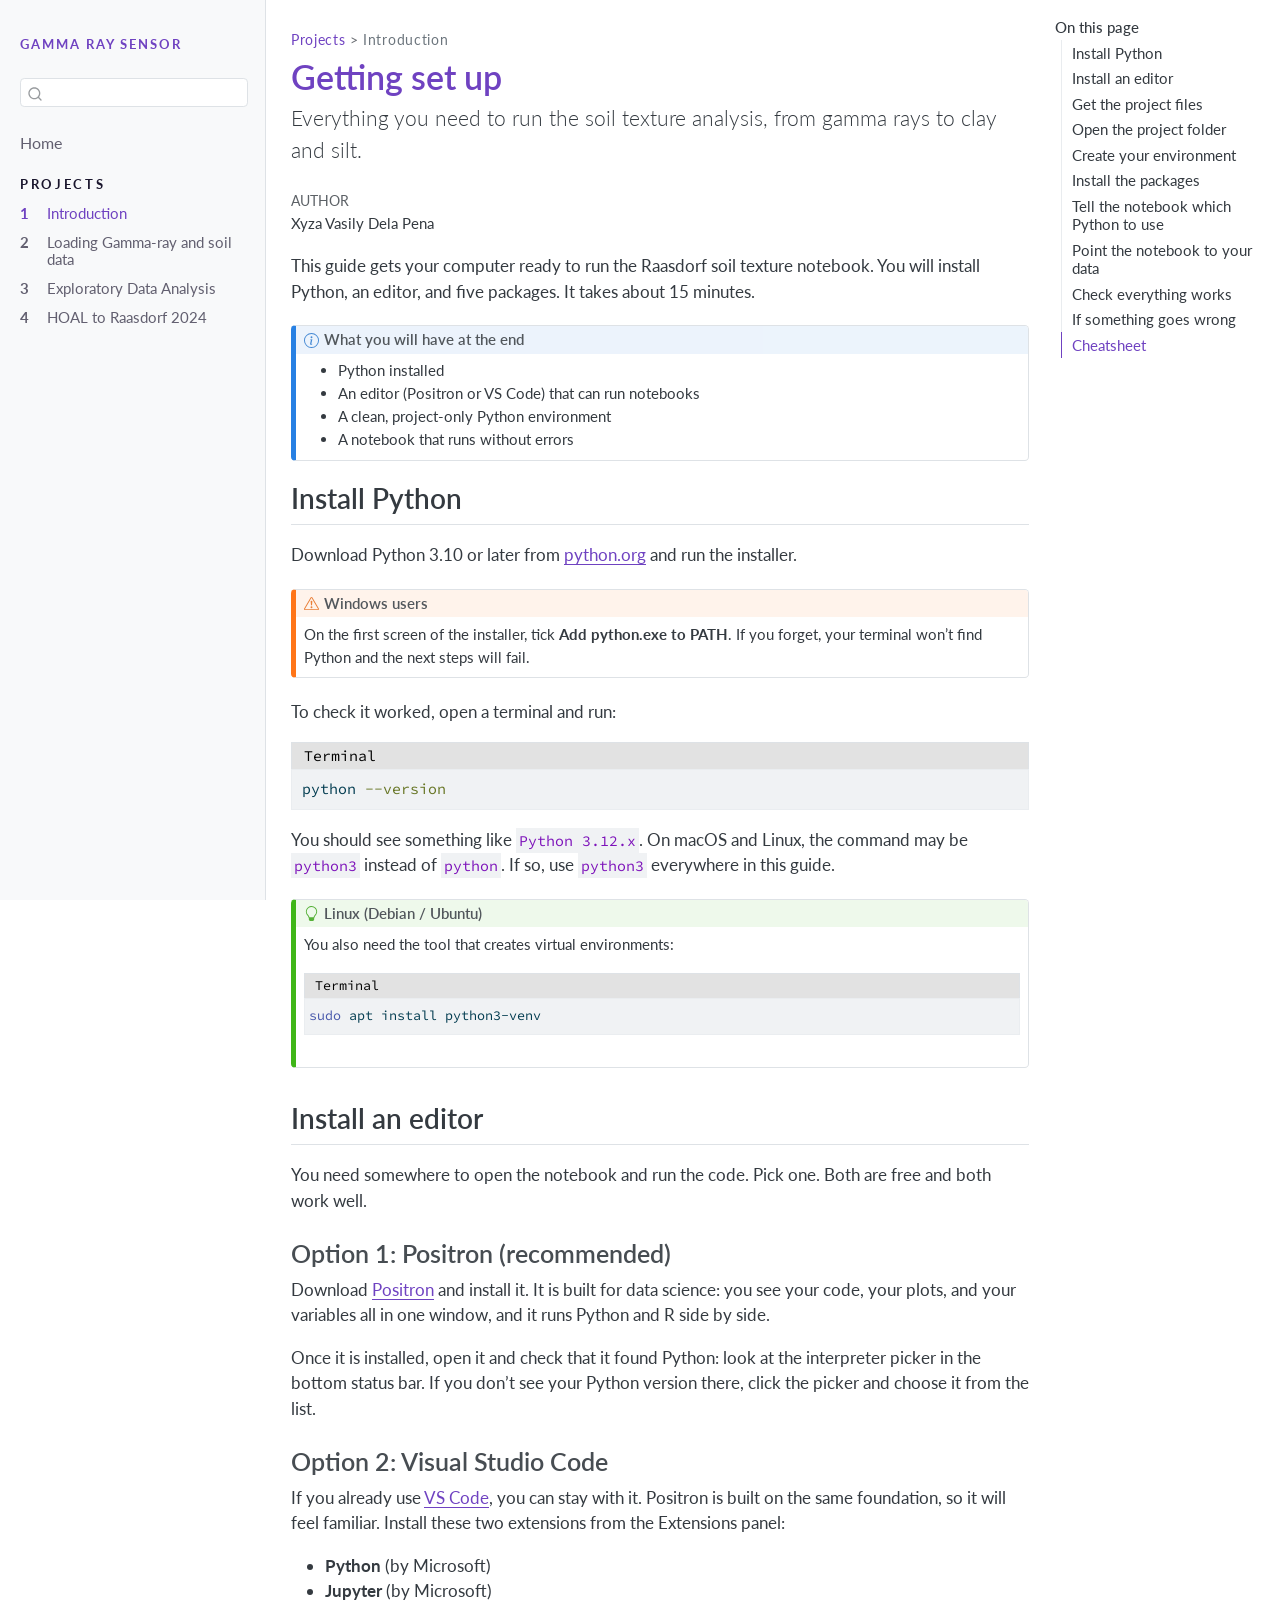
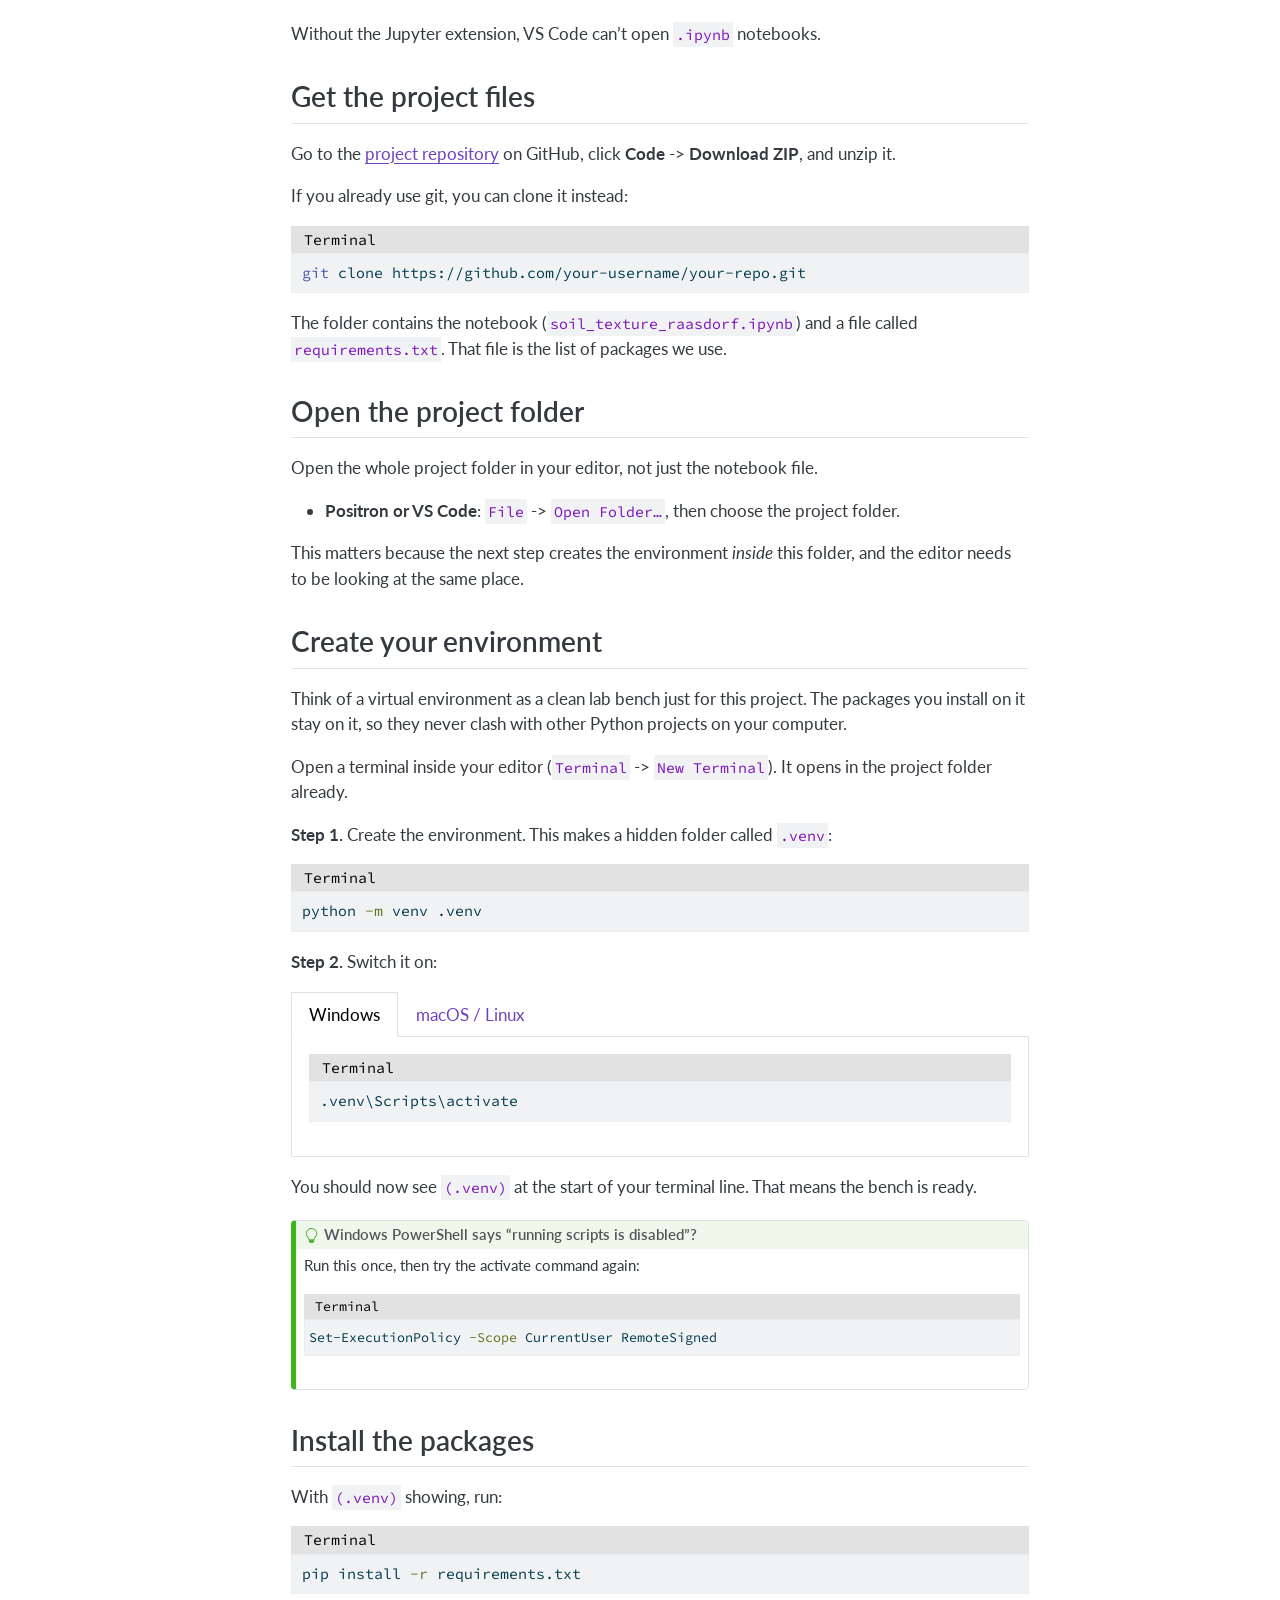
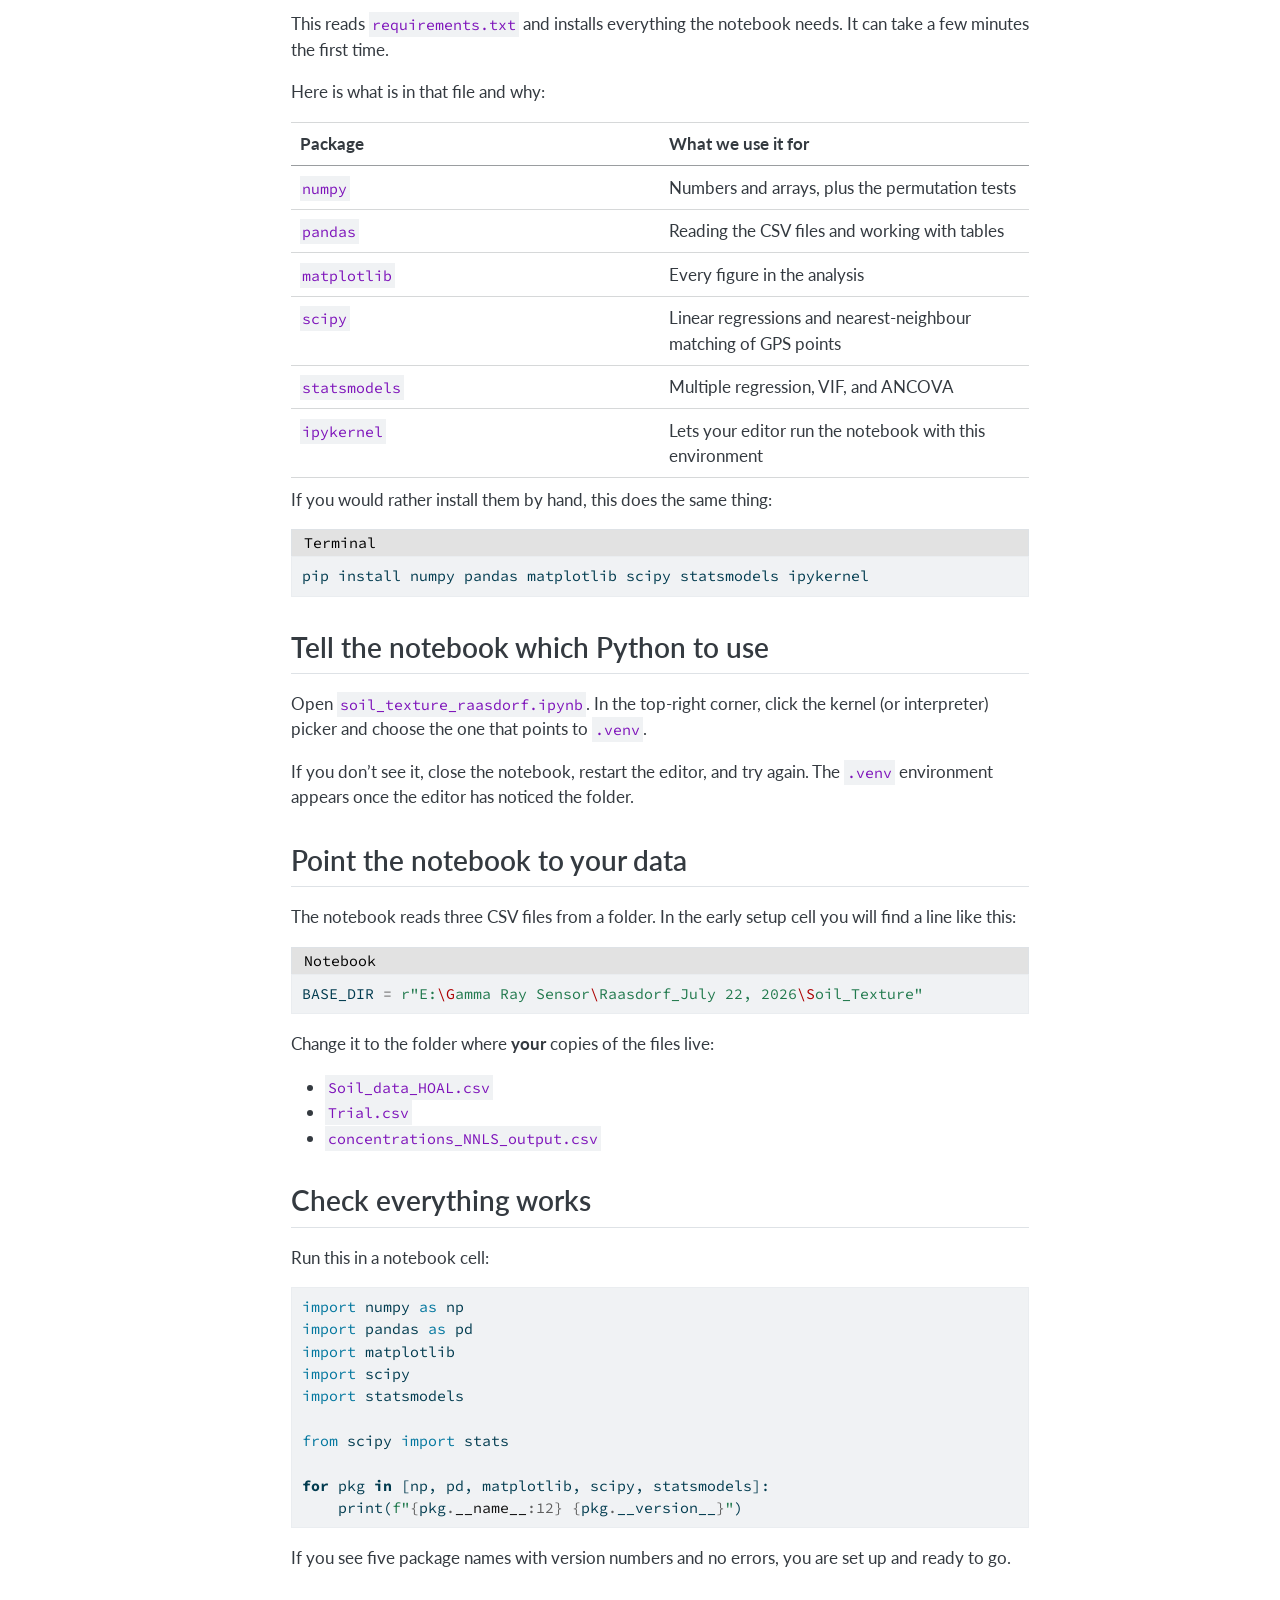
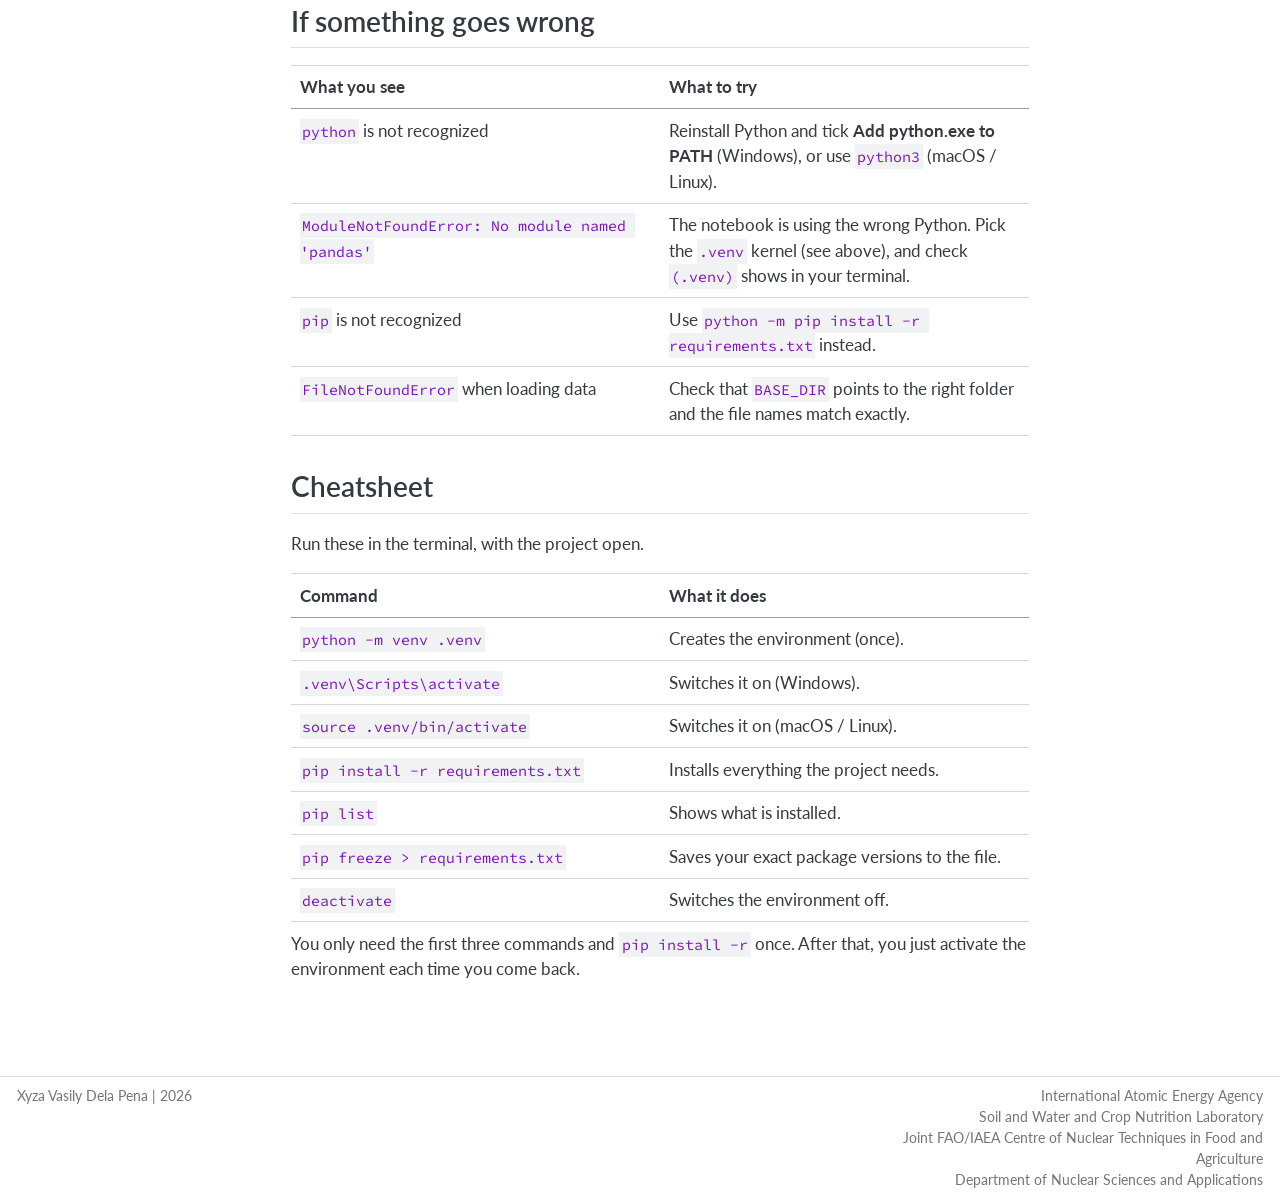
==== 0-introduction.html @ c85a0ca1 "Built site for gh-pages" ====
<!DOCTYPE html>
<html xmlns="http://www.w3.org/1999/xhtml" lang="en" xml:lang="en"><head>

<meta charset="utf-8">
<meta name="generator" content="quarto-1.10.19">

<meta name="viewport" content="width=device-width, initial-scale=1.0, user-scalable=yes">

<meta name="author" content="Xyza Vasily Dela Pena">

<title>Getting set up – Gamma ray sensor</title>
<style>
/* Default styles provided by pandoc.
** See https://pandoc.org/MANUAL.html#variables-for-html for config info.
*/
span.smallcaps{font-variant: small-caps;}
div.columns{display: flex; gap: 1.5em;}
div.column{flex: auto;}
@media screen {
div.columns{gap: min(4vw, 1.5em);}
div.column{overflow-x: auto;}
}
div.hanging-indent{margin-left: 1.5em; text-indent: -1.5em;}
ul.task-list{list-style: none;}
ul.task-list li input[type="checkbox"] {
  width: 0.8em;
  margin: 0 0.8em 0.2em -1em; /* quarto-specific, see https://github.com/quarto-dev/quarto-cli/issues/4556 */ 
  vertical-align: middle;
}
/* CSS for syntax highlighting */
html { -webkit-text-size-adjust: 100%; }
pre > code.sourceCode { white-space: pre; position: relative; }
pre > code.sourceCode > span { display: inline-block; line-height: 1.25; }
pre > code.sourceCode > span:empty { height: 1.2em; }
.sourceCode { overflow: visible; }
code.sourceCode > span { color: inherit; text-decoration: inherit; }
div.sourceCode { margin: 1em 0; }
pre.sourceCode { margin: 0; }
@media screen {
div.sourceCode { overflow: auto; }
}
@media print {
pre > code.sourceCode { white-space: pre-wrap; }
pre > code.sourceCode > span { text-indent: -5em; padding-left: 5em; }
}
pre.numberSource code
  { counter-reset: source-line 0; }
pre.numberSource code > span
  { position: relative; left: -4em; counter-increment: source-line; }
pre.numberSource code > span > a:first-child::before
  { content: counter(source-line);
    position: relative; left: -1em; text-align: right; vertical-align: baseline;
    border: none; display: inline-block;
    -webkit-touch-callout: none; -webkit-user-select: none;
    -khtml-user-select: none; -moz-user-select: none;
    -ms-user-select: none; user-select: none;
    padding: 0 4px; width: 4em;
  }
pre.numberSource { margin-left: 3em;  padding-left: 4px; }
div.sourceCode
  {   }
@media screen {
pre > code.sourceCode > span > a:first-child::before { text-decoration: underline; }
}
</style>


<script src="site_libs/quarto-nav/quarto-nav.js"></script>
<script src="site_libs/quarto-nav/headroom.min.js"></script>
<script src="site_libs/clipboard/clipboard.min.js"></script>
<script src="site_libs/quarto-search/autocomplete.umd.js"></script>
<script src="site_libs/quarto-search/fuse.min.js"></script>
<script src="site_libs/quarto-search/quarto-search.js"></script>
<meta name="quarto:offset" content="./">
<script src="site_libs/quarto-html/quarto.js" type="module"></script>
<script src="site_libs/quarto-html/tabsets/tabsets.js" type="module"></script>
<script src="site_libs/quarto-html/popper.min.js"></script>
<script src="site_libs/quarto-html/tippy.umd.min.js"></script>
<script src="site_libs/quarto-html/anchor.min.js"></script>
<link href="site_libs/quarto-html/tippy.css" rel="stylesheet">
<link href="site_libs/quarto-html/quarto-syntax-highlighting-ad60bf5f67a9df7c069594d77196a5af.css" rel="stylesheet" id="quarto-text-highlighting-styles">
<script src="site_libs/bootstrap/bootstrap.min.js"></script>
<link href="site_libs/bootstrap/bootstrap-icons.css" rel="stylesheet">
<link href="site_libs/bootstrap/bootstrap-6af84be1552a2ad7f5f09363ced2a707.min.css" rel="stylesheet" append-hash="true" id="quarto-bootstrap" data-mode="light">
<script id="quarto-search-options" type="application/json">{
  "location": "sidebar",
  "copy-button": false,
  "collapse-after": 3,
  "panel-placement": "start",
  "type": "textbox",
  "limit": 50,
  "keyboard-shortcut": [
    "f",
    "/",
    "s"
  ],
  "show-item-context": false,
  "language": {
    "search-no-results-text": "No results",
    "search-matching-documents-text": "matching documents",
    "search-copy-link-title": "Copy link to search",
    "search-hide-matches-text": "Hide additional matches",
    "search-more-match-text": "more match in this document",
    "search-more-matches-text": "more matches in this document",
    "search-clear-button-title": "Clear",
    "search-text-placeholder": "",
    "search-detached-cancel-button-title": "Cancel",
    "search-submit-button-title": "Submit",
    "search-label": "Search"
  }
}</script>
<link rel="preconnect" href="https://fonts.googleapis.com">
<link rel="preconnect" href="https://fonts.gstatic.com" crossorigin="">
<link href="https://fonts.googleapis.com/css2?family=Lato:ital,wght@0,300;0,400;0,700;0,900;1,400&amp;family=Source+Code+Pro&amp;display=swap" rel="stylesheet">


</head>

<body class="nav-sidebar docked quarto-light">

<div id="quarto-search-results"></div>
  <header id="quarto-header" class="headroom fixed-top">
  <nav class="quarto-secondary-nav">
    <div class="container-fluid d-flex">
      <button type="button" class="quarto-btn-toggle btn" data-bs-toggle="collapse" role="button" data-bs-target=".quarto-sidebar-collapse-item" aria-controls="quarto-sidebar" aria-expanded="false" aria-label="Toggle sidebar navigation" onclick="if (window.quartoToggleHeadroom) { window.quartoToggleHeadroom(); }">
        <i class="bi bi-layout-text-sidebar-reverse"></i>
      </button>
        <nav class="quarto-page-breadcrumbs" aria-label="breadcrumb"><ol class="breadcrumb"><li class="breadcrumb-item"><a href="./0-introduction.html">Projects</a></li><li class="breadcrumb-item"><a href="./0-introduction.html">Introduction</a></li></ol></nav>
        <a class="flex-grow-1" role="navigation" data-bs-toggle="collapse" data-bs-target=".quarto-sidebar-collapse-item" aria-controls="quarto-sidebar" aria-expanded="false" aria-label="Toggle sidebar navigation" onclick="if (window.quartoToggleHeadroom) { window.quartoToggleHeadroom(); }">      
        </a>
      <button type="button" class="btn quarto-search-button" aria-label="Search" onclick="window.quartoOpenSearch();">
        <i class="bi bi-search"></i>
      </button>
    </div>
  </nav>
</header>
<!-- content -->
<div id="quarto-content" class="quarto-container page-columns page-rows-contents page-layout-article">
<!-- sidebar -->
  <nav id="quarto-sidebar" class="sidebar collapse collapse-horizontal quarto-sidebar-collapse-item sidebar-navigation docked overflow-auto">
    <div class="pt-lg-2 mt-2 text-left sidebar-header">
    <div class="sidebar-title mb-0 py-0">
      <a href="./">GAMMA RAY SENSOR</a> 
    </div>
      </div>
        <div class="mt-2 flex-shrink-0 align-items-center">
        <div class="sidebar-search">
        <div id="quarto-search" class="" title="Search"></div>
        </div>
        </div>
    <div class="sidebar-menu-container"> 
    <ul class="list-unstyled mt-1">
        <li class="sidebar-item">
  <div class="sidebar-item-container"> 
  <a href="./index.html" class="sidebar-item-text sidebar-link">
 <span class="menu-text">Home</span></a>
  </div>
</li>
        <li class="sidebar-item sidebar-item-section">
      <div class="sidebar-item-container"> 
            <a class="sidebar-item-text sidebar-link text-start" data-bs-toggle="collapse" data-bs-target="#quarto-sidebar-section-1" role="navigation" aria-expanded="true">
 <span class="menu-text">Projects</span></a>
          <a class="sidebar-item-toggle text-start" data-bs-toggle="collapse" data-bs-target="#quarto-sidebar-section-1" role="navigation" aria-expanded="true" aria-label="Toggle section">
            <i class="bi bi-chevron-right ms-2"></i>
          </a> 
      </div>
      <ul id="quarto-sidebar-section-1" class="collapse list-unstyled sidebar-section depth1 show">  
          <li class="sidebar-item">
  <div class="sidebar-item-container"> 
  <a href="./0-introduction.html" class="sidebar-item-text sidebar-link active">
 <span class="menu-text">Introduction</span></a>
  </div>
</li>
          <li class="sidebar-item">
  <div class="sidebar-item-container"> 
  <a href="./1-Loading-gamma-ray-and-soil-data.html" class="sidebar-item-text sidebar-link">
 <span class="menu-text">Loading Gamma-ray and soil data</span></a>
  </div>
</li>
          <li class="sidebar-item">
  <div class="sidebar-item-container"> 
  <a href="./2-Exploratory-data-analysis.html" class="sidebar-item-text sidebar-link">
 <span class="menu-text">Exploratory Data Analysis</span></a>
  </div>
</li>
          <li class="sidebar-item">
  <div class="sidebar-item-container"> 
  <a href="./3-HOAL-to-raasdorf-2024.html" class="sidebar-item-text sidebar-link">
 <span class="menu-text">HOAL to Raasdorf 2024</span></a>
  </div>
</li>
      </ul>
  </li>
    </ul>
    </div>
</nav>
<div id="quarto-sidebar-glass" class="quarto-sidebar-collapse-item" data-bs-toggle="collapse" data-bs-target=".quarto-sidebar-collapse-item"></div>
<!-- margin-sidebar -->
    <div id="quarto-margin-sidebar" class="sidebar margin-sidebar">
        <nav id="TOC" role="doc-toc" class="toc-active">
    <h2 id="toc-title">On this page</h2>
   
  <ul>
  <li><a href="#install-python" id="toc-install-python" class="nav-link active" data-scroll-target="#install-python">Install Python</a></li>
  <li><a href="#install-an-editor" id="toc-install-an-editor" class="nav-link" data-scroll-target="#install-an-editor">Install an editor</a>
  <ul class="collapse">
  <li><a href="#option-1-positron-recommended" id="toc-option-1-positron-recommended" class="nav-link" data-scroll-target="#option-1-positron-recommended">Option 1: Positron (recommended)</a></li>
  <li><a href="#option-2-visual-studio-code" id="toc-option-2-visual-studio-code" class="nav-link" data-scroll-target="#option-2-visual-studio-code">Option 2: Visual Studio Code</a></li>
  </ul></li>
  <li><a href="#get-the-project-files" id="toc-get-the-project-files" class="nav-link" data-scroll-target="#get-the-project-files">Get the project files</a></li>
  <li><a href="#open-the-project-folder" id="toc-open-the-project-folder" class="nav-link" data-scroll-target="#open-the-project-folder">Open the project folder</a></li>
  <li><a href="#create-your-environment" id="toc-create-your-environment" class="nav-link" data-scroll-target="#create-your-environment">Create your environment</a></li>
  <li><a href="#install-the-packages" id="toc-install-the-packages" class="nav-link" data-scroll-target="#install-the-packages">Install the packages</a></li>
  <li><a href="#tell-the-notebook-which-python-to-use" id="toc-tell-the-notebook-which-python-to-use" class="nav-link" data-scroll-target="#tell-the-notebook-which-python-to-use">Tell the notebook which Python to use</a></li>
  <li><a href="#point-the-notebook-to-your-data" id="toc-point-the-notebook-to-your-data" class="nav-link" data-scroll-target="#point-the-notebook-to-your-data">Point the notebook to your data</a></li>
  <li><a href="#check-everything-works" id="toc-check-everything-works" class="nav-link" data-scroll-target="#check-everything-works">Check everything works</a></li>
  <li><a href="#if-something-goes-wrong" id="toc-if-something-goes-wrong" class="nav-link" data-scroll-target="#if-something-goes-wrong">If something goes wrong</a></li>
  <li><a href="#cheatsheet" id="toc-cheatsheet" class="nav-link" data-scroll-target="#cheatsheet">Cheatsheet</a></li>
  </ul>
</nav>
    </div>
<!-- main -->
<main class="content" id="quarto-document-content">

<header id="title-block-header" class="quarto-title-block default"><nav class="quarto-page-breadcrumbs quarto-title-breadcrumbs d-none d-lg-block" aria-label="breadcrumb"><ol class="breadcrumb"><li class="breadcrumb-item"><a href="./0-introduction.html">Projects</a></li><li class="breadcrumb-item"><a href="./0-introduction.html">Introduction</a></li></ol></nav>
<div class="quarto-title">
<h1 class="title">Getting set up</h1>
<p class="subtitle lead">Everything you need to run the soil texture analysis, from gamma rays to clay and silt.</p>
</div>



<div class="quarto-title-meta">

    <div>
    <div class="quarto-title-meta-heading">Author</div>
    <div class="quarto-title-meta-contents">
             <p>Xyza Vasily Dela Pena </p>
          </div>
  </div>
    
  
    
  </div>
  


</header>


<p>This guide gets your computer ready to run the Raasdorf soil texture notebook. You will install Python, an editor, and five packages. It takes about 15 minutes.</p>
<div class="callout callout-style-default callout-note callout-titled">
<div class="callout-header d-flex align-content-center">
<div class="callout-icon-container">
<i class="callout-icon"></i>
</div>
<div class="callout-title-container flex-fill">
<span class="screen-reader-only">Note</span>What you will have at the end
</div>
</div>
<div class="callout-body-container callout-body">
<ul>
<li>Python installed</li>
<li>An editor (Positron or VS Code) that can run notebooks</li>
<li>A clean, project-only Python environment</li>
<li>A notebook that runs without errors</li>
</ul>
</div>
</div>
<section id="install-python" class="level2">
<h2 class="anchored" data-anchor-id="install-python">Install Python</h2>
<p>Download Python 3.10 or later from <a href="https://www.python.org/downloads/">python.org</a> and run the installer.</p>
<div class="callout callout-style-default callout-warning callout-titled">
<div class="callout-header d-flex align-content-center">
<div class="callout-icon-container">
<i class="callout-icon"></i>
</div>
<div class="callout-title-container flex-fill">
<span class="screen-reader-only">Warning</span>Windows users
</div>
</div>
<div class="callout-body-container callout-body">
<p>On the first screen of the installer, tick <strong>Add python.exe to PATH</strong>. If you forget, your terminal won’t find Python and the next steps will fail.</p>
</div>
</div>
<p>To check it worked, open a terminal and run:</p>
<div class="code-with-filename">
<div class="code-with-filename-file">
<pre><strong>Terminal</strong></pre>
</div>
<div class="code-copy-outer-scaffold"><div class="sourceCode" id="cb1" data-filename="Terminal"><pre class="sourceCode bash code-with-copy"><code class="sourceCode bash"><span id="cb1-1"><a href="#cb1-1" aria-hidden="true" tabindex="-1"></a><span class="ex">python</span> <span class="at">--version</span></span></code></pre></div><button title="Copy to Clipboard" class="code-copy-button"><i class="bi"></i></button></div>
</div>
<p>You should see something like <code>Python 3.12.x</code>. On macOS and Linux, the command may be <code>python3</code> instead of <code>python</code>. If so, use <code>python3</code> everywhere in this guide.</p>
<div class="callout callout-style-default callout-tip callout-titled">
<div class="callout-header d-flex align-content-center">
<div class="callout-icon-container">
<i class="callout-icon"></i>
</div>
<div class="callout-title-container flex-fill">
<span class="screen-reader-only">Tip</span>Linux (Debian / Ubuntu)
</div>
</div>
<div class="callout-body-container callout-body">
<p>You also need the tool that creates virtual environments:</p>
<div class="code-with-filename">
<div class="code-with-filename-file">
<pre><strong>Terminal</strong></pre>
</div>
<div class="code-copy-outer-scaffold"><div class="sourceCode" id="cb2" data-filename="Terminal"><pre class="sourceCode bash code-with-copy"><code class="sourceCode bash"><span id="cb2-1"><a href="#cb2-1" aria-hidden="true" tabindex="-1"></a><span class="fu">sudo</span> apt install python3-venv</span></code></pre></div><button title="Copy to Clipboard" class="code-copy-button"><i class="bi"></i></button></div>
</div>
</div>
</div>
</section>
<section id="install-an-editor" class="level2">
<h2 class="anchored" data-anchor-id="install-an-editor">Install an editor</h2>
<p>You need somewhere to open the notebook and run the code. Pick one. Both are free and both work well.</p>
<section id="option-1-positron-recommended" class="level3">
<h3 class="anchored" data-anchor-id="option-1-positron-recommended">Option 1: Positron (recommended)</h3>
<p>Download <a href="https://positron.posit.co">Positron</a> and install it. It is built for data science: you see your code, your plots, and your variables all in one window, and it runs Python and R side by side.</p>
<p>Once it is installed, open it and check that it found Python: look at the interpreter picker in the bottom status bar. If you don’t see your Python version there, click the picker and choose it from the list.</p>
</section>
<section id="option-2-visual-studio-code" class="level3">
<h3 class="anchored" data-anchor-id="option-2-visual-studio-code">Option 2: Visual Studio Code</h3>
<p>If you already use <a href="https://code.visualstudio.com">VS Code</a>, you can stay with it. Positron is built on the same foundation, so it will feel familiar. Install these two extensions from the Extensions panel:</p>
<ul>
<li><strong>Python</strong> (by Microsoft)</li>
<li><strong>Jupyter</strong> (by Microsoft)</li>
</ul>
<p>Without the Jupyter extension, VS Code can’t open <code>.ipynb</code> notebooks.</p>
</section>
</section>
<section id="get-the-project-files" class="level2">
<h2 class="anchored" data-anchor-id="get-the-project-files">Get the project files</h2>
<p>Go to the <a href="https://github.com/your-username/your-repo">project repository</a> on GitHub, click <strong>Code</strong> -&gt; <strong>Download ZIP</strong>, and unzip it.</p>
<p>If you already use git, you can clone it instead:</p>
<div class="code-with-filename">
<div class="code-with-filename-file">
<pre><strong>Terminal</strong></pre>
</div>
<div class="code-copy-outer-scaffold"><div class="sourceCode" id="cb3" data-filename="Terminal"><pre class="sourceCode bash code-with-copy"><code class="sourceCode bash"><span id="cb3-1"><a href="#cb3-1" aria-hidden="true" tabindex="-1"></a><span class="fu">git</span> clone https://github.com/your-username/your-repo.git</span></code></pre></div><button title="Copy to Clipboard" class="code-copy-button"><i class="bi"></i></button></div>
</div>
<p>The folder contains the notebook (<code>soil_texture_raasdorf.ipynb</code>) and a file called <code>requirements.txt</code>. That file is the list of packages we use.</p>
</section>
<section id="open-the-project-folder" class="level2">
<h2 class="anchored" data-anchor-id="open-the-project-folder">Open the project folder</h2>
<p>Open the whole project folder in your editor, not just the notebook file.</p>
<ul>
<li><strong>Positron or VS Code</strong>: <code>File</code> -&gt; <code>Open Folder…</code>, then choose the project folder.</li>
</ul>
<p>This matters because the next step creates the environment <em>inside</em> this folder, and the editor needs to be looking at the same place.</p>
</section>
<section id="create-your-environment" class="level2">
<h2 class="anchored" data-anchor-id="create-your-environment">Create your environment</h2>
<p>Think of a virtual environment as a clean lab bench just for this project. The packages you install on it stay on it, so they never clash with other Python projects on your computer.</p>
<p>Open a terminal inside your editor (<code>Terminal</code> -&gt; <code>New Terminal</code>). It opens in the project folder already.</p>
<p><strong>Step 1.</strong> Create the environment. This makes a hidden folder called <code>.venv</code>:</p>
<div class="code-with-filename">
<div class="code-with-filename-file">
<pre><strong>Terminal</strong></pre>
</div>
<div class="code-copy-outer-scaffold"><div class="sourceCode" id="cb4" data-filename="Terminal"><pre class="sourceCode bash code-with-copy"><code class="sourceCode bash"><span id="cb4-1"><a href="#cb4-1" aria-hidden="true" tabindex="-1"></a><span class="ex">python</span> <span class="at">-m</span> venv .venv</span></code></pre></div><button title="Copy to Clipboard" class="code-copy-button"><i class="bi"></i></button></div>
</div>
<p><strong>Step 2.</strong> Switch it on:</p>
<div class="tabset-margin-container"></div><div class="panel-tabset">
<ul class="nav nav-tabs" role="tablist"><li class="nav-item" role="presentation"><a class="nav-link active" id="tabset-1-1-tab" data-bs-toggle="tab" data-bs-target="#tabset-1-1" role="tab" aria-controls="tabset-1-1" aria-selected="true" href="">Windows</a></li><li class="nav-item" role="presentation"><a class="nav-link" id="tabset-1-2-tab" data-bs-toggle="tab" data-bs-target="#tabset-1-2" role="tab" aria-controls="tabset-1-2" aria-selected="false" href="">macOS / Linux</a></li></ul>
<div class="tab-content">
<div id="tabset-1-1" class="tab-pane active" role="tabpanel" aria-labelledby="tabset-1-1-tab">
<div class="code-with-filename">
<div class="code-with-filename-file">
<pre><strong>Terminal</strong></pre>
</div>
<div class="code-copy-outer-scaffold"><div class="sourceCode" id="cb5" data-filename="Terminal"><pre class="sourceCode bash code-with-copy"><code class="sourceCode bash"><span id="cb5-1"><a href="#cb5-1" aria-hidden="true" tabindex="-1"></a><span class="ex">.venv\Scripts\activate</span></span></code></pre></div><button title="Copy to Clipboard" class="code-copy-button"><i class="bi"></i></button></div>
</div>
</div>
<div id="tabset-1-2" class="tab-pane" role="tabpanel" aria-labelledby="tabset-1-2-tab">
<div class="code-with-filename">
<div class="code-with-filename-file">
<pre><strong>Terminal</strong></pre>
</div>
<div class="code-copy-outer-scaffold"><div class="sourceCode" id="cb6" data-filename="Terminal"><pre class="sourceCode bash code-with-copy"><code class="sourceCode bash"><span id="cb6-1"><a href="#cb6-1" aria-hidden="true" tabindex="-1"></a><span class="bu">source</span> .venv/bin/activate</span></code></pre></div><button title="Copy to Clipboard" class="code-copy-button"><i class="bi"></i></button></div>
</div>
</div>
</div>
</div>
<p>You should now see <code>(.venv)</code> at the start of your terminal line. That means the bench is ready.</p>
<div class="callout callout-style-default callout-tip callout-titled">
<div class="callout-header d-flex align-content-center">
<div class="callout-icon-container">
<i class="callout-icon"></i>
</div>
<div class="callout-title-container flex-fill">
<span class="screen-reader-only">Tip</span>Windows PowerShell says “running scripts is disabled”?
</div>
</div>
<div class="callout-body-container callout-body">
<p>Run this once, then try the activate command again:</p>
<div class="code-with-filename">
<div class="code-with-filename-file">
<pre><strong>Terminal</strong></pre>
</div>
<div class="code-copy-outer-scaffold"><div class="sourceCode" id="cb7" data-filename="Terminal"><pre class="sourceCode bash code-with-copy"><code class="sourceCode bash"><span id="cb7-1"><a href="#cb7-1" aria-hidden="true" tabindex="-1"></a><span class="ex">Set-ExecutionPolicy</span> <span class="at">-Scope</span> CurrentUser RemoteSigned</span></code></pre></div><button title="Copy to Clipboard" class="code-copy-button"><i class="bi"></i></button></div>
</div>
</div>
</div>
</section>
<section id="install-the-packages" class="level2">
<h2 class="anchored" data-anchor-id="install-the-packages">Install the packages</h2>
<p>With <code>(.venv)</code> showing, run:</p>
<div class="code-with-filename">
<div class="code-with-filename-file">
<pre><strong>Terminal</strong></pre>
</div>
<div class="code-copy-outer-scaffold"><div class="sourceCode" id="cb8" data-filename="Terminal"><pre class="sourceCode bash code-with-copy"><code class="sourceCode bash"><span id="cb8-1"><a href="#cb8-1" aria-hidden="true" tabindex="-1"></a><span class="ex">pip</span> install <span class="at">-r</span> requirements.txt</span></code></pre></div><button title="Copy to Clipboard" class="code-copy-button"><i class="bi"></i></button></div>
</div>
<p>This reads <code>requirements.txt</code> and installs everything the notebook needs. It can take a few minutes the first time.</p>
<p>Here is what is in that file and why:</p>
<table class="caption-top table">
<colgroup>
<col style="width: 50%">
<col style="width: 50%">
</colgroup>
<thead>
<tr class="header">
<th>Package</th>
<th>What we use it for</th>
</tr>
</thead>
<tbody>
<tr class="odd">
<td><code>numpy</code></td>
<td>Numbers and arrays, plus the permutation tests</td>
</tr>
<tr class="even">
<td><code>pandas</code></td>
<td>Reading the CSV files and working with tables</td>
</tr>
<tr class="odd">
<td><code>matplotlib</code></td>
<td>Every figure in the analysis</td>
</tr>
<tr class="even">
<td><code>scipy</code></td>
<td>Linear regressions and nearest-neighbour matching of GPS points</td>
</tr>
<tr class="odd">
<td><code>statsmodels</code></td>
<td>Multiple regression, VIF, and ANCOVA</td>
</tr>
<tr class="even">
<td><code>ipykernel</code></td>
<td>Lets your editor run the notebook with this environment</td>
</tr>
</tbody>
</table>
<p>If you would rather install them by hand, this does the same thing:</p>
<div class="code-with-filename">
<div class="code-with-filename-file">
<pre><strong>Terminal</strong></pre>
</div>
<div class="code-copy-outer-scaffold"><div class="sourceCode" id="cb9" data-filename="Terminal"><pre class="sourceCode bash code-with-copy"><code class="sourceCode bash"><span id="cb9-1"><a href="#cb9-1" aria-hidden="true" tabindex="-1"></a><span class="ex">pip</span> install numpy pandas matplotlib scipy statsmodels ipykernel</span></code></pre></div><button title="Copy to Clipboard" class="code-copy-button"><i class="bi"></i></button></div>
</div>
</section>
<section id="tell-the-notebook-which-python-to-use" class="level2">
<h2 class="anchored" data-anchor-id="tell-the-notebook-which-python-to-use">Tell the notebook which Python to use</h2>
<p>Open <code>soil_texture_raasdorf.ipynb</code>. In the top-right corner, click the kernel (or interpreter) picker and choose the one that points to <code>.venv</code>.</p>
<p>If you don’t see it, close the notebook, restart the editor, and try again. The <code>.venv</code> environment appears once the editor has noticed the folder.</p>
</section>
<section id="point-the-notebook-to-your-data" class="level2">
<h2 class="anchored" data-anchor-id="point-the-notebook-to-your-data">Point the notebook to your data</h2>
<p>The notebook reads three CSV files from a folder. In the early setup cell you will find a line like this:</p>
<div class="code-with-filename">
<div class="code-with-filename-file">
<pre><strong>Notebook</strong></pre>
</div>
<div class="code-copy-outer-scaffold"><div class="sourceCode" id="cb10" data-filename="Notebook"><pre class="sourceCode python code-with-copy"><code class="sourceCode python"><span id="cb10-1"><a href="#cb10-1" aria-hidden="true" tabindex="-1"></a>BASE_DIR <span class="op">=</span> <span class="vs">r"E:</span><span class="dv">\G</span><span class="vs">amma Ray Sensor</span><span class="er">\</span><span class="vs">Raasdorf_July 22, 2026</span><span class="dv">\S</span><span class="vs">oil_Texture"</span></span></code></pre></div><button title="Copy to Clipboard" class="code-copy-button"><i class="bi"></i></button></div>
</div>
<p>Change it to the folder where <strong>your</strong> copies of the files live:</p>
<ul>
<li><code>Soil_data_HOAL.csv</code></li>
<li><code>Trial.csv</code></li>
<li><code>concentrations_NNLS_output.csv</code></li>
</ul>
</section>
<section id="check-everything-works" class="level2">
<h2 class="anchored" data-anchor-id="check-everything-works">Check everything works</h2>
<p>Run this in a notebook cell:</p>
<div id="8423a2ff" class="cell" data-execution_count="1">
<div class="code-copy-outer-scaffold"><div class="sourceCode cell-code" id="cb11"><pre class="sourceCode python code-with-copy"><code class="sourceCode python"><span id="cb11-1"><a href="#cb11-1" aria-hidden="true" tabindex="-1"></a><span class="im">import</span> numpy <span class="im">as</span> np</span>
<span id="cb11-2"><a href="#cb11-2" aria-hidden="true" tabindex="-1"></a><span class="im">import</span> pandas <span class="im">as</span> pd</span>
<span id="cb11-3"><a href="#cb11-3" aria-hidden="true" tabindex="-1"></a><span class="im">import</span> matplotlib</span>
<span id="cb11-4"><a href="#cb11-4" aria-hidden="true" tabindex="-1"></a><span class="im">import</span> scipy</span>
<span id="cb11-5"><a href="#cb11-5" aria-hidden="true" tabindex="-1"></a><span class="im">import</span> statsmodels</span>
<span id="cb11-6"><a href="#cb11-6" aria-hidden="true" tabindex="-1"></a></span>
<span id="cb11-7"><a href="#cb11-7" aria-hidden="true" tabindex="-1"></a><span class="im">from</span> scipy <span class="im">import</span> stats</span>
<span id="cb11-8"><a href="#cb11-8" aria-hidden="true" tabindex="-1"></a></span>
<span id="cb11-9"><a href="#cb11-9" aria-hidden="true" tabindex="-1"></a><span class="cf">for</span> pkg <span class="kw">in</span> [np, pd, matplotlib, scipy, statsmodels]:</span>
<span id="cb11-10"><a href="#cb11-10" aria-hidden="true" tabindex="-1"></a>    <span class="bu">print</span>(<span class="ss">f"</span><span class="sc">{</span>pkg<span class="sc">.</span><span class="va">__name__</span><span class="sc">:12}</span><span class="ss"> </span><span class="sc">{</span>pkg<span class="sc">.</span>__version__<span class="sc">}</span><span class="ss">"</span>)</span></code></pre></div><button title="Copy to Clipboard" class="code-copy-button"><i class="bi"></i></button></div>
</div>
<p>If you see five package names with version numbers and no errors, you are set up and ready to go.</p>
</section>
<section id="if-something-goes-wrong" class="level2">
<h2 class="anchored" data-anchor-id="if-something-goes-wrong">If something goes wrong</h2>
<table class="caption-top table">
<colgroup>
<col style="width: 50%">
<col style="width: 50%">
</colgroup>
<thead>
<tr class="header">
<th>What you see</th>
<th>What to try</th>
</tr>
</thead>
<tbody>
<tr class="odd">
<td><code>python</code> is not recognized</td>
<td>Reinstall Python and tick <strong>Add python.exe to PATH</strong> (Windows), or use <code>python3</code> (macOS / Linux).</td>
</tr>
<tr class="even">
<td><code>ModuleNotFoundError: No module named 'pandas'</code></td>
<td>The notebook is using the wrong Python. Pick the <code>.venv</code> kernel (see above), and check <code>(.venv)</code> shows in your terminal.</td>
</tr>
<tr class="odd">
<td><code>pip</code> is not recognized</td>
<td>Use <code>python -m pip install -r requirements.txt</code> instead.</td>
</tr>
<tr class="even">
<td><code>FileNotFoundError</code> when loading data</td>
<td>Check that <code>BASE_DIR</code> points to the right folder and the file names match exactly.</td>
</tr>
</tbody>
</table>
</section>
<section id="cheatsheet" class="level2">
<h2 class="anchored" data-anchor-id="cheatsheet">Cheatsheet</h2>
<p>Run these in the terminal, with the project open.</p>
<table class="caption-top table">
<colgroup>
<col style="width: 50%">
<col style="width: 50%">
</colgroup>
<thead>
<tr class="header">
<th>Command</th>
<th>What it does</th>
</tr>
</thead>
<tbody>
<tr class="odd">
<td><code>python -m venv .venv</code></td>
<td>Creates the environment (once).</td>
</tr>
<tr class="even">
<td><code>.venv\Scripts\activate</code></td>
<td>Switches it on (Windows).</td>
</tr>
<tr class="odd">
<td><code>source .venv/bin/activate</code></td>
<td>Switches it on (macOS / Linux).</td>
</tr>
<tr class="even">
<td><code>pip install -r requirements.txt</code></td>
<td>Installs everything the project needs.</td>
</tr>
<tr class="odd">
<td><code>pip list</code></td>
<td>Shows what is installed.</td>
</tr>
<tr class="even">
<td><code>pip freeze &gt; requirements.txt</code></td>
<td>Saves your exact package versions to the file.</td>
</tr>
<tr class="odd">
<td><code>deactivate</code></td>
<td>Switches the environment off.</td>
</tr>
</tbody>
</table>
<p>You only need the first three commands and <code>pip install -r</code> once. After that, you just activate the environment each time you come back.</p>


</section>

</main> <!-- /main -->
<script id="quarto-html-after-body" type="application/javascript">
  window.document.addEventListener("DOMContentLoaded", function (event) {
    const icon = "";
    const anchorJS = new window.AnchorJS();
    anchorJS.options = {
      placement: 'right',
      icon: icon
    };
    anchorJS.add('.anchored');
    const isCodeAnnotation = (el) => {
      for (const clz of el.classList) {
        if (clz.startsWith('code-annotation-')) {                     
          return true;
        }
      }
      return false;
    }
    const onCopySuccess = function(e) {
      // button target
      const button = e.trigger;
      // don't keep focus
      button.blur();
      // flash "checked"
      button.classList.add('code-copy-button-checked');
      var currentTitle = button.getAttribute("title");
      button.setAttribute("title", "Copied!");
      let tooltip;
      if (window.bootstrap) {
        button.setAttribute("data-bs-toggle", "tooltip");
        button.setAttribute("data-bs-placement", "left");
        button.setAttribute("data-bs-title", "Copied!");
        tooltip = new bootstrap.Tooltip(button, 
          { trigger: "manual", 
            customClass: "code-copy-button-tooltip",
            offset: [0, -8]});
        tooltip.show();    
      }
      setTimeout(function() {
        if (tooltip) {
          tooltip.hide();
          button.removeAttribute("data-bs-title");
          button.removeAttribute("data-bs-toggle");
          button.removeAttribute("data-bs-placement");
        }
        button.setAttribute("title", currentTitle);
        button.classList.remove('code-copy-button-checked');
      }, 1000);
      // clear code selection
      e.clearSelection();
    }
    const getTextToCopy = function(trigger) {
      const outerScaffold = trigger.parentElement.cloneNode(true);
      const codeEl = outerScaffold.querySelector('code');
      for (const childEl of codeEl.children) {
        if (isCodeAnnotation(childEl)) {
          childEl.remove();
        }
      }
      return codeEl.innerText;
    }
    const clipboard = new window.ClipboardJS('.code-copy-button:not([data-in-quarto-modal])', {
      text: getTextToCopy
    });
    clipboard.on('success', onCopySuccess);
    if (window.document.getElementById('quarto-embedded-source-code-modal')) {
      const clipboardModal = new window.ClipboardJS('.code-copy-button[data-in-quarto-modal]', {
        text: getTextToCopy,
        container: window.document.getElementById('quarto-embedded-source-code-modal')
      });
      clipboardModal.on('success', onCopySuccess);
    }
      var localhostRegex = new RegExp(/^(?:http|https):\/\/localhost\:?[0-9]*\//);
      var mailtoRegex = new RegExp(/^mailto:/);
        var filterRegex = new RegExp('/' + window.location.host + '/');
      var isInternal = (href) => {
          return filterRegex.test(href) || localhostRegex.test(href) || mailtoRegex.test(href);
      }
      // Inspect non-navigation links and adorn them if external
     var links = window.document.querySelectorAll('a[href]:not(.nav-link):not(.navbar-brand):not(.toc-action):not(.sidebar-link):not(.sidebar-item-toggle):not(.pagination-link):not(.no-external):not([aria-hidden]):not(.dropdown-item):not(.quarto-navigation-tool):not(.about-link)');
      for (var i=0; i<links.length; i++) {
        const link = links[i];
        if (!isInternal(link.href)) {
          // undo the damage that might have been done by quarto-nav.js in the case of
          // links that we want to consider external
          if (link.dataset.originalHref !== undefined) {
            link.href = link.dataset.originalHref;
          }
        }
      }
    function tippyHover(el, contentFn, onTriggerFn, onUntriggerFn) {
      const config = {
        allowHTML: true,
        maxWidth: 500,
        delay: 100,
        arrow: false,
        appendTo: function(el) {
            return el.parentElement;
        },
        interactive: true,
        interactiveBorder: 10,
        theme: 'quarto',
        placement: 'bottom-start',
      };
      if (contentFn) {
        config.content = contentFn;
      }
      if (onTriggerFn) {
        config.onTrigger = onTriggerFn;
      }
      if (onUntriggerFn) {
        config.onUntrigger = onUntriggerFn;
      }
      window.tippy(el, config); 
    }
    const noterefs = window.document.querySelectorAll('a[role="doc-noteref"]');
    for (var i=0; i<noterefs.length; i++) {
      const ref = noterefs[i];
      tippyHover(ref, function() {
        // use id or data attribute instead here
        let href = ref.getAttribute('data-footnote-href') || ref.getAttribute('href');
        try { href = new URL(href).hash; } catch {}
        const id = href.replace(/^#\/?/, "");
        const note = window.document.getElementById(id);
        if (note) {
          return note.innerHTML;
        } else {
          return "";
        }
      });
    }
    const xrefs = window.document.querySelectorAll('a.quarto-xref');
    const processXRef = (id, note) => {
      // Strip column container classes
      const stripColumnClz = (el) => {
        el.classList.remove("page-full", "page-columns");
        if (el.children) {
          for (const child of el.children) {
            stripColumnClz(child);
          }
        }
      }
      stripColumnClz(note)
      if (id === null || id.startsWith('sec-')) {
        // Special case sections, only their first couple elements
        const container = document.createElement("div");
        if (note.children && note.children.length > 2) {
          container.appendChild(note.children[0].cloneNode(true));
          for (let i = 1; i < note.children.length; i++) {
            const child = note.children[i];
            if (child.tagName === "P" && child.innerText === "") {
              continue;
            } else {
              container.appendChild(child.cloneNode(true));
              break;
            }
          }
          if (window.Quarto?.typesetMath) {
            window.Quarto.typesetMath(container);
          }
          return container.innerHTML
        } else {
          if (window.Quarto?.typesetMath) {
            window.Quarto.typesetMath(note);
          }
          return note.innerHTML;
        }
      } else {
        // Remove any anchor links if they are present
        const anchorLink = note.querySelector('a.anchorjs-link');
        if (anchorLink) {
          anchorLink.remove();
        }
        if (window.Quarto?.typesetMath) {
          window.Quarto.typesetMath(note);
        }
        if (note.classList.contains("callout")) {
          return note.outerHTML;
        } else {
          return note.innerHTML;
        }
      }
    }
    for (var i=0; i<xrefs.length; i++) {
      const xref = xrefs[i];
      tippyHover(xref, undefined, function(instance) {
        instance.disable();
        let url = xref.getAttribute('href');
        let hash = undefined; 
        if (url.startsWith('#')) {
          hash = url;
        } else {
          try { hash = new URL(url).hash; } catch {}
        }
        if (hash) {
          const id = hash.replace(/^#\/?/, "");
          const note = window.document.getElementById(id);
          if (note !== null) {
            try {
              const html = processXRef(id, note.cloneNode(true));
              instance.setContent(html);
            } finally {
              instance.enable();
              instance.show();
            }
          } else {
            // See if we can fetch this
            fetch(url.split('#')[0])
            .then(res => res.text())
            .then(html => {
              const parser = new DOMParser();
              const htmlDoc = parser.parseFromString(html, "text/html");
              const note = htmlDoc.getElementById(id);
              if (note !== null) {
                const html = processXRef(id, note);
                instance.setContent(html);
              } 
            }).finally(() => {
              instance.enable();
              instance.show();
            });
          }
        } else {
          // See if we can fetch a full url (with no hash to target)
          // This is a special case and we should probably do some content thinning / targeting
          fetch(url)
          .then(res => res.text())
          .then(html => {
            const parser = new DOMParser();
            const htmlDoc = parser.parseFromString(html, "text/html");
            const note = htmlDoc.querySelector('main.content');
            if (note !== null) {
              // This should only happen for chapter cross references
              // (since there is no id in the URL)
              // remove the first header
              if (note.children.length > 0 && note.children[0].tagName === "HEADER") {
                note.children[0].remove();
              }
              const html = processXRef(null, note);
              instance.setContent(html);
            } 
          }).finally(() => {
            instance.enable();
            instance.show();
          });
        }
      }, function(instance) {
      });
    }
        let selectedAnnoteEl;
        const selectorForAnnotation = ( cell, annotation) => {
          let cellAttr = 'data-code-cell="' + cell + '"';
          let lineAttr = 'data-code-annotation="' +  annotation + '"';
          const selector = 'span[' + cellAttr + '][' + lineAttr + ']';
          return selector;
        }
        const selectCodeLines = (annoteEl) => {
          const doc = window.document;
          const targetCell = annoteEl.getAttribute("data-target-cell");
          const targetAnnotation = annoteEl.getAttribute("data-target-annotation");
          const annoteSpan = window.document.querySelector(selectorForAnnotation(targetCell, targetAnnotation));
          const lines = annoteSpan.getAttribute("data-code-lines").split(",");
          const lineIds = lines.map((line) => {
            return targetCell + "-" + line;
          })
          let top = null;
          let height = null;
          let parent = null;
          if (lineIds.length > 0) {
              //compute the position of the single el (top and bottom and make a div)
              const el = window.document.getElementById(lineIds[0]);
              top = el.offsetTop;
              height = el.offsetHeight;
              parent = el.parentElement.parentElement;
            if (lineIds.length > 1) {
              const lastEl = window.document.getElementById(lineIds[lineIds.length - 1]);
              const bottom = lastEl.offsetTop + lastEl.offsetHeight;
              height = bottom - top;
            }
            if (top !== null && height !== null && parent !== null) {
              // cook up a div (if necessary) and position it 
              let div = window.document.getElementById("code-annotation-line-highlight");
              if (div === null) {
                div = window.document.createElement("div");
                div.setAttribute("id", "code-annotation-line-highlight");
                div.style.position = 'absolute';
                parent.appendChild(div);
              }
              div.style.top = top - 2 + "px";
              div.style.height = height + 4 + "px";
              div.style.left = 0;
              let gutterDiv = window.document.getElementById("code-annotation-line-highlight-gutter");
              if (gutterDiv === null) {
                gutterDiv = window.document.createElement("div");
                gutterDiv.setAttribute("id", "code-annotation-line-highlight-gutter");
                gutterDiv.style.position = 'absolute';
                const codeCell = window.document.getElementById(targetCell);
                const gutter = codeCell.querySelector('.code-annotation-gutter');
                gutter.appendChild(gutterDiv);
              }
              gutterDiv.style.top = top - 2 + "px";
              gutterDiv.style.height = height + 4 + "px";
            }
            selectedAnnoteEl = annoteEl;
          }
        };
        const unselectCodeLines = () => {
          const elementsIds = ["code-annotation-line-highlight", "code-annotation-line-highlight-gutter"];
          elementsIds.forEach((elId) => {
            const div = window.document.getElementById(elId);
            if (div) {
              div.remove();
            }
          });
          selectedAnnoteEl = undefined;
        };
          // Handle positioning of the toggle
      window.addEventListener(
        "resize",
        throttle(() => {
          elRect = undefined;
          if (selectedAnnoteEl) {
            selectCodeLines(selectedAnnoteEl);
          }
        }, 10)
      );
      function throttle(fn, ms) {
      let throttle = false;
      let timer;
        return (...args) => {
          if(!throttle) { // first call gets through
              fn.apply(this, args);
              throttle = true;
          } else { // all the others get throttled
              if(timer) clearTimeout(timer); // cancel #2
              timer = setTimeout(() => {
                fn.apply(this, args);
                timer = throttle = false;
              }, ms);
          }
        };
      }
        // Attach click handler to the DT
        const annoteDls = window.document.querySelectorAll('dt[data-target-cell]');
        for (const annoteDlNode of annoteDls) {
          annoteDlNode.addEventListener('click', (event) => {
            const clickedEl = event.target;
            if (clickedEl !== selectedAnnoteEl) {
              unselectCodeLines();
              const activeEl = window.document.querySelector('dt[data-target-cell].code-annotation-active');
              if (activeEl) {
                activeEl.classList.remove('code-annotation-active');
              }
              selectCodeLines(clickedEl);
              clickedEl.classList.add('code-annotation-active');
            } else {
              // Unselect the line
              unselectCodeLines();
              clickedEl.classList.remove('code-annotation-active');
            }
          });
        }
    const findCites = (el) => {
      const parentEl = el.parentElement;
      if (parentEl) {
        const cites = parentEl.dataset.cites;
        if (cites) {
          return {
            el,
            cites: cites.split(' ')
          };
        } else {
          return findCites(el.parentElement)
        }
      } else {
        return undefined;
      }
    };
    var bibliorefs = window.document.querySelectorAll('a[role="doc-biblioref"]');
    for (var i=0; i<bibliorefs.length; i++) {
      const ref = bibliorefs[i];
      const citeInfo = findCites(ref);
      if (citeInfo) {
        tippyHover(citeInfo.el, function() {
          var popup = window.document.createElement('div');
          citeInfo.cites.forEach(function(cite) {
            var citeDiv = window.document.createElement('div');
            citeDiv.classList.add('hanging-indent');
            citeDiv.classList.add('csl-entry');
            var biblioDiv = window.document.getElementById('ref-' + cite);
            if (biblioDiv) {
              citeDiv.innerHTML = biblioDiv.innerHTML;
            }
            popup.appendChild(citeDiv);
          });
          return popup.innerHTML;
        });
      }
    }
  });
  </script>
</div> <!-- /content -->
<footer class="footer">
  <div class="nav-footer">
    <div class="nav-footer-left">
<p>Xyza Vasily Dela Pena | 2026</p>
</div>   
    <div class="nav-footer-center">
      &nbsp;
    </div>
    <div class="nav-footer-right">
<p>International Atomic Energy Agency<br> Soil and Water and Crop Nutrition Laboratory<br> Joint FAO/IAEA Centre of Nuclear Techniques in Food and Agriculture<br> Department of Nuclear Sciences and Applications</p>
</div>
  </div>
</footer>




</body></html>
---- site_libs/quarto-html/tippy.css ----
.tippy-box[data-animation=fade][data-state=hidden]{opacity:0}[data-tippy-root]{max-width:calc(100vw - 10px)}.tippy-box{position:relative;background-color:#333;color:#fff;border-radius:4px;font-size:14px;line-height:1.4;white-space:normal;outline:0;transition-property:transform,visibility,opacity}.tippy-box[data-placement^=top]>.tippy-arrow{bottom:0}.tippy-box[data-placement^=top]>.tippy-arrow:before{bottom:-7px;left:0;border-width:8px 8px 0;border-top-color:initial;transform-origin:center top}.tippy-box[data-placement^=bottom]>.tippy-arrow{top:0}.tippy-box[data-placement^=bottom]>.tippy-arrow:before{top:-7px;left:0;border-width:0 8px 8px;border-bottom-color:initial;transform-origin:center bottom}.tippy-box[data-placement^=left]>.tippy-arrow{right:0}.tippy-box[data-placement^=left]>.tippy-arrow:before{border-width:8px 0 8px 8px;border-left-color:initial;right:-7px;transform-origin:center left}.tippy-box[data-placement^=right]>.tippy-arrow{left:0}.tippy-box[data-placement^=right]>.tippy-arrow:before{left:-7px;border-width:8px 8px 8px 0;border-right-color:initial;transform-origin:center right}.tippy-box[data-inertia][data-state=visible]{transition-timing-function:cubic-bezier(.54,1.5,.38,1.11)}.tippy-arrow{width:16px;height:16px;color:#333}.tippy-arrow:before{content:"";position:absolute;border-color:transparent;border-style:solid}.tippy-content{position:relative;padding:5px 9px;z-index:1}
---- site_libs/quarto-html/quarto-syntax-highlighting-ad60bf5f67a9df7c069594d77196a5af.css ----
/* quarto syntax highlight colors */
:root {
  --quarto-hl-ot-color: #003B4F;
  --quarto-hl-at-color: #657422;
  --quarto-hl-ss-color: #20794D;
  --quarto-hl-an-color: #5E5E5E;
  --quarto-hl-fu-color: #4758AB;
  --quarto-hl-st-color: #20794D;
  --quarto-hl-cf-color: #003B4F;
  --quarto-hl-op-color: #5E5E5E;
  --quarto-hl-er-color: #AD0000;
  --quarto-hl-bn-color: #AD0000;
  --quarto-hl-al-color: #AD0000;
  --quarto-hl-va-color: #111111;
  --quarto-hl-bu-color: inherit;
  --quarto-hl-ex-color: inherit;
  --quarto-hl-pp-color: #AD0000;
  --quarto-hl-in-color: #5E5E5E;
  --quarto-hl-vs-color: #20794D;
  --quarto-hl-wa-color: #5E5E5E;
  --quarto-hl-do-color: #5E5E5E;
  --quarto-hl-im-color: #00769E;
  --quarto-hl-ch-color: #20794D;
  --quarto-hl-dt-color: #AD0000;
  --quarto-hl-fl-color: #AD0000;
  --quarto-hl-co-color: #5E5E5E;
  --quarto-hl-cv-color: #5E5E5E;
  --quarto-hl-cn-color: #8f5902;
  --quarto-hl-sc-color: #5E5E5E;
  --quarto-hl-dv-color: #AD0000;
  --quarto-hl-kw-color: #003B4F;
}

/* other quarto variables */
:root {
  --quarto-font-monospace: "Source Code Pro", monospace;
}

/* syntax highlight based on Pandoc's rules */
pre > code.sourceCode > span {
  color: #003B4F;
}

code.sourceCode > span {
  color: #003B4F;
}

div.sourceCode,
div.sourceCode pre.sourceCode {
  color: #003B4F;
}

/* Normal */
code span {
  color: #003B4F;
}

/* Alert */
code span.al {
  color: #AD0000;
  font-style: inherit;
}

/* Annotation */
code span.an {
  color: #5E5E5E;
  font-style: inherit;
}

/* Attribute */
code span.at {
  color: #657422;
  font-style: inherit;
}

/* BaseN */
code span.bn {
  color: #AD0000;
  font-style: inherit;
}

/* BuiltIn */
code span.bu {
  font-style: inherit;
}

/* ControlFlow */
code span.cf {
  color: #003B4F;
  font-weight: bold;
  font-style: inherit;
}

/* Char */
code span.ch {
  color: #20794D;
  font-style: inherit;
}

/* Constant */
code span.cn {
  color: #8f5902;
  font-style: inherit;
}

/* Comment */
code span.co {
  color: #5E5E5E;
  font-style: inherit;
}

/* CommentVar */
code span.cv {
  color: #5E5E5E;
  font-style: italic;
}

/* Documentation */
code span.do {
  color: #5E5E5E;
  font-style: italic;
}

/* DataType */
code span.dt {
  color: #AD0000;
  font-style: inherit;
}

/* DecVal */
code span.dv {
  color: #AD0000;
  font-style: inherit;
}

/* Error */
code span.er {
  color: #AD0000;
  font-style: inherit;
}

/* Extension */
code span.ex {
  font-style: inherit;
}

/* Float */
code span.fl {
  color: #AD0000;
  font-style: inherit;
}

/* Function */
code span.fu {
  color: #4758AB;
  font-style: inherit;
}

/* Import */
code span.im {
  color: #00769E;
  font-style: inherit;
}

/* Information */
code span.in {
  color: #5E5E5E;
  font-style: inherit;
}

/* Keyword */
code span.kw {
  color: #003B4F;
  font-weight: bold;
  font-style: inherit;
}

/* Operator */
code span.op {
  color: #5E5E5E;
  font-style: inherit;
}

/* Other */
code span.ot {
  color: #003B4F;
  font-style: inherit;
}

/* Preprocessor */
code span.pp {
  color: #AD0000;
  font-style: inherit;
}

/* SpecialChar */
code span.sc {
  color: #5E5E5E;
  font-style: inherit;
}

/* SpecialString */
code span.ss {
  color: #20794D;
  font-style: inherit;
}

/* String */
code span.st {
  color: #20794D;
  font-style: inherit;
}

/* Variable */
code span.va {
  color: #111111;
  font-style: inherit;
}

/* VerbatimString */
code span.vs {
  color: #20794D;
  font-style: inherit;
}

/* Warning */
code span.wa {
  color: #5E5E5E;
  font-style: italic;
}

.prevent-inlining {
  content: "</";
}

/*# sourceMappingURL=bfb3325589db19b875b60b6c6606fc0e.css.map */
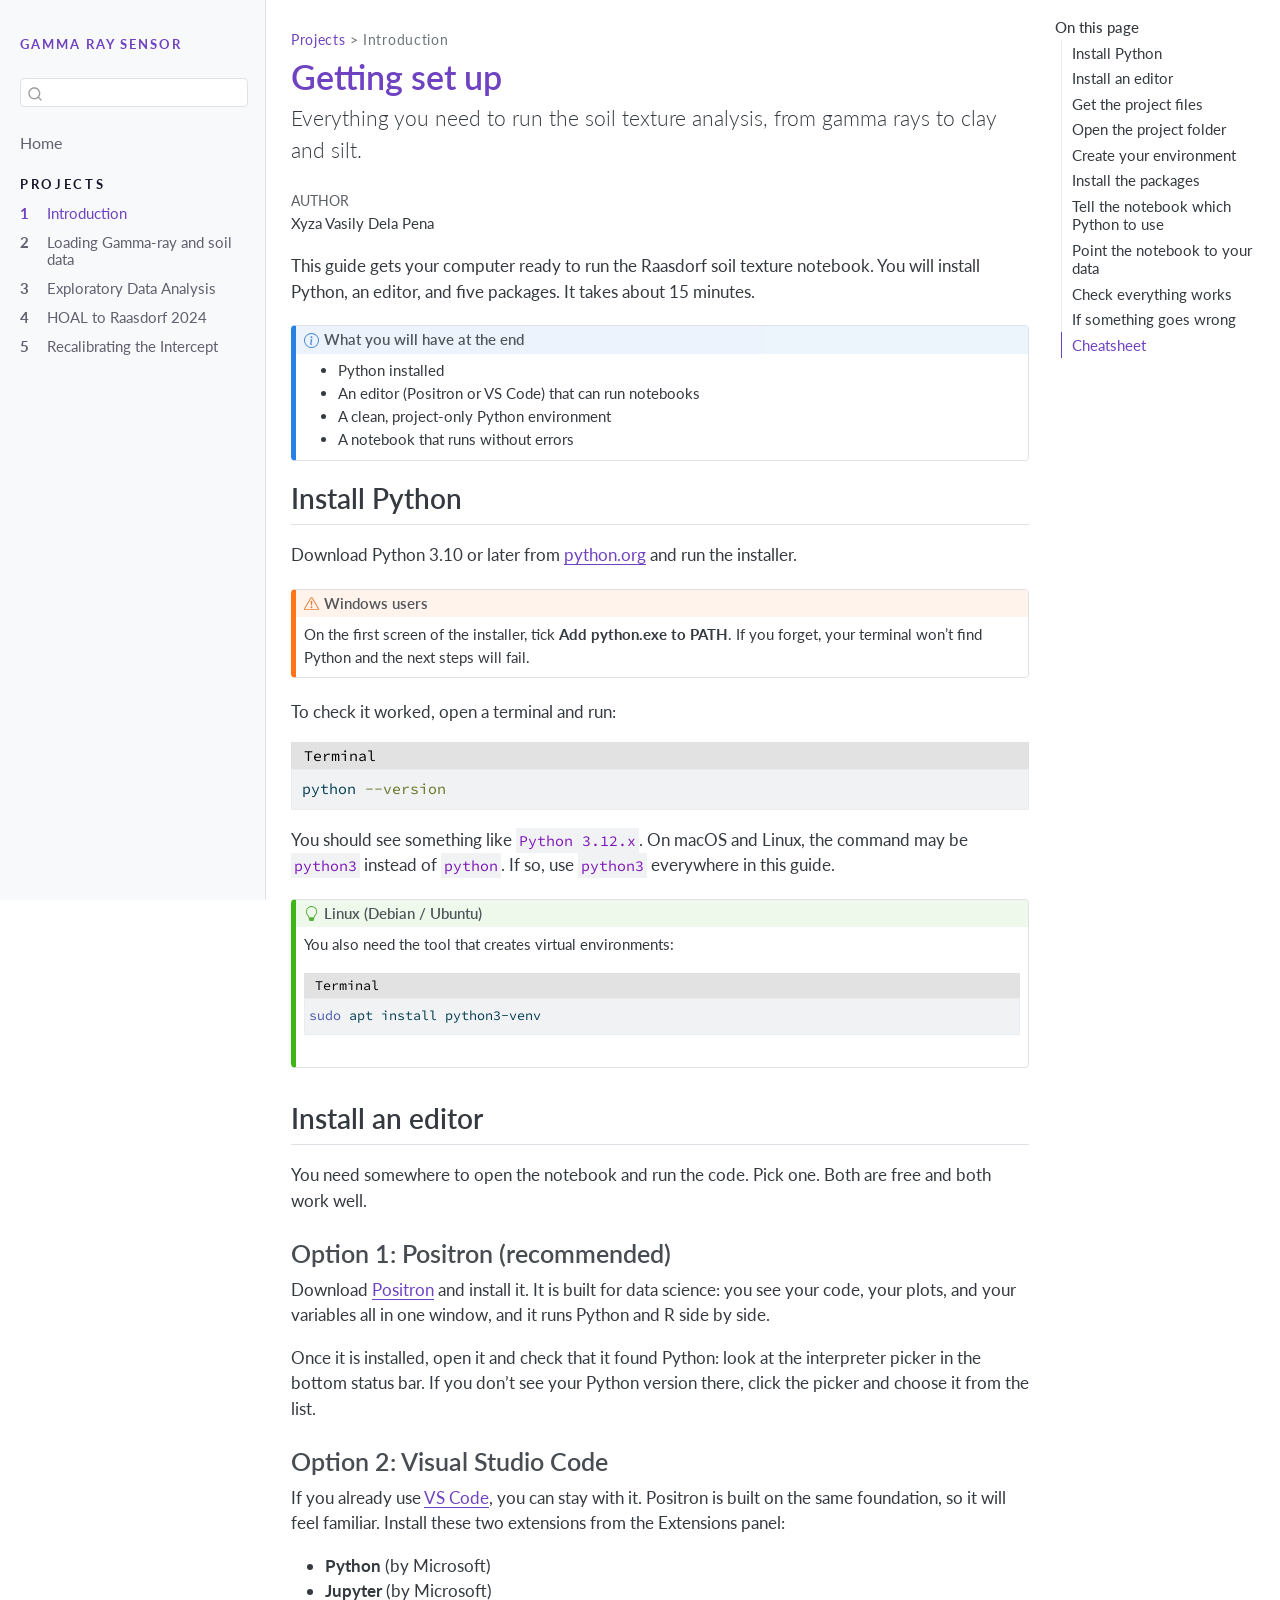
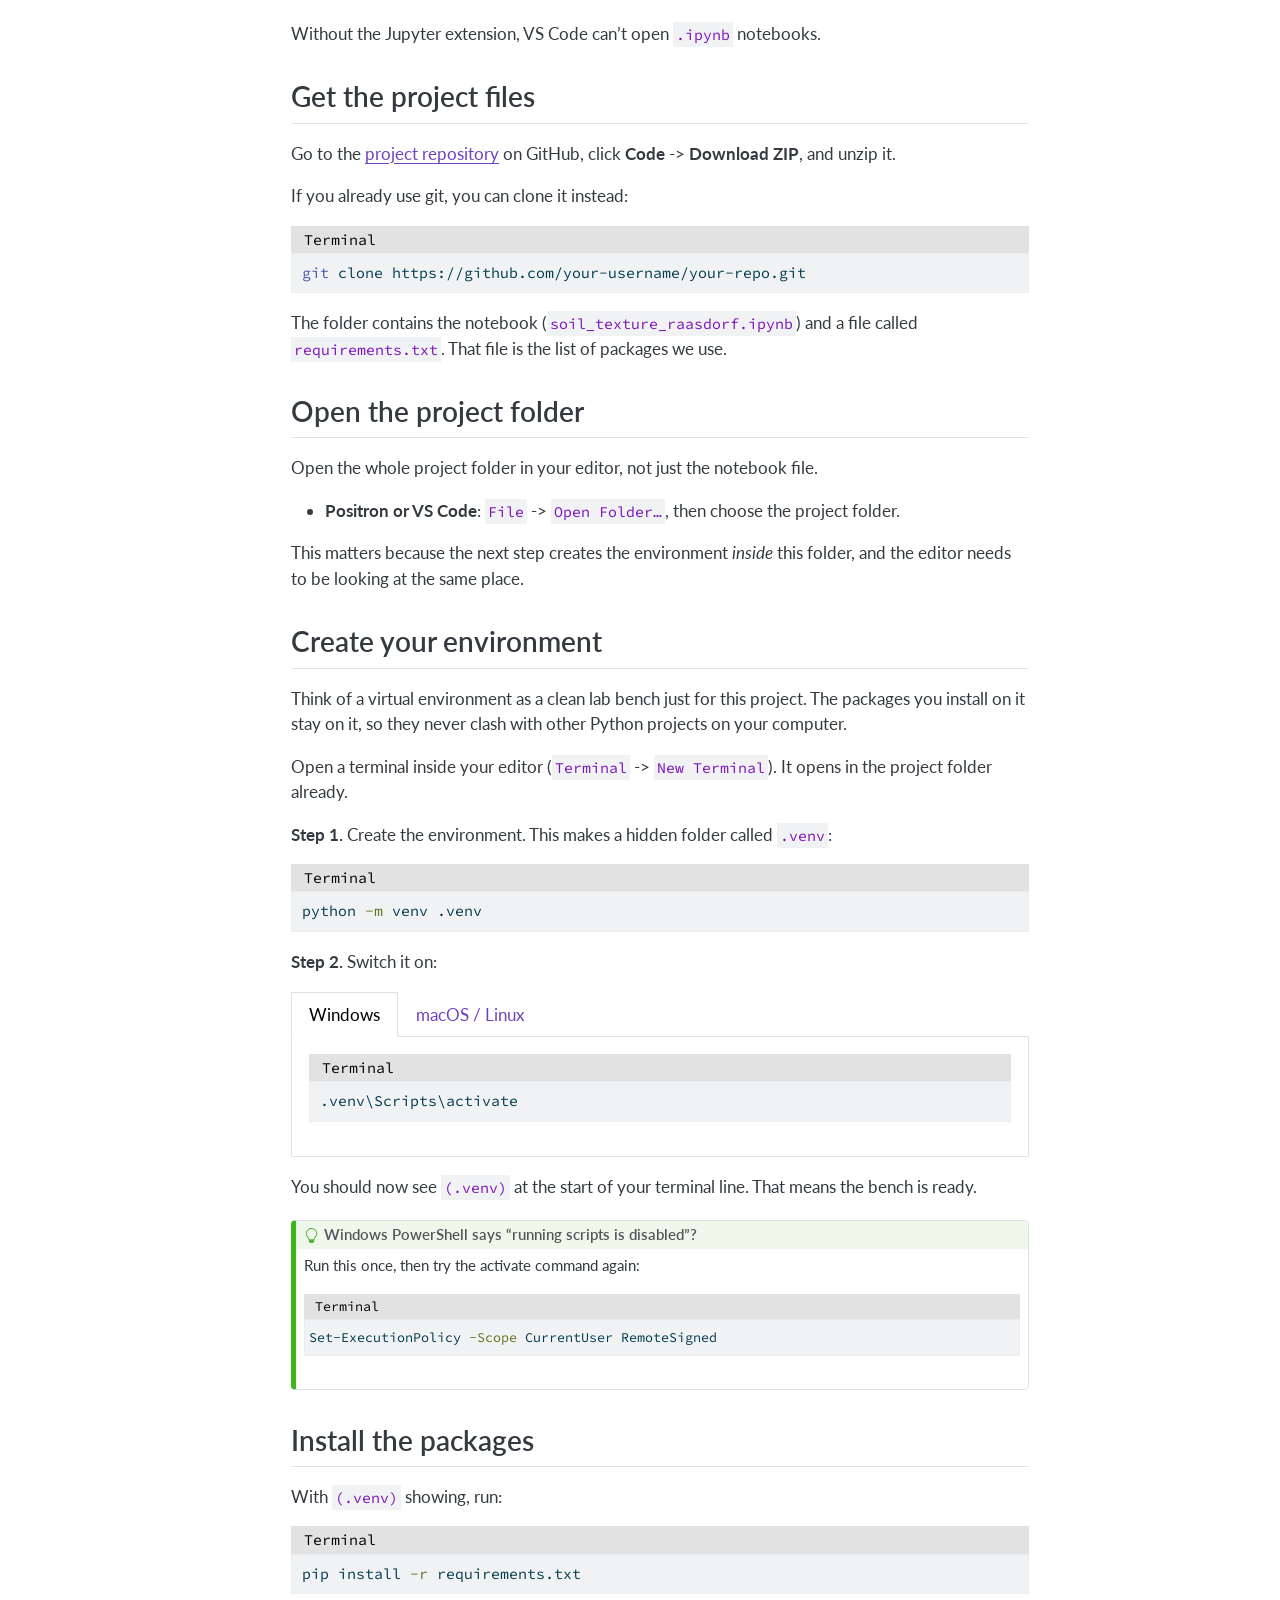
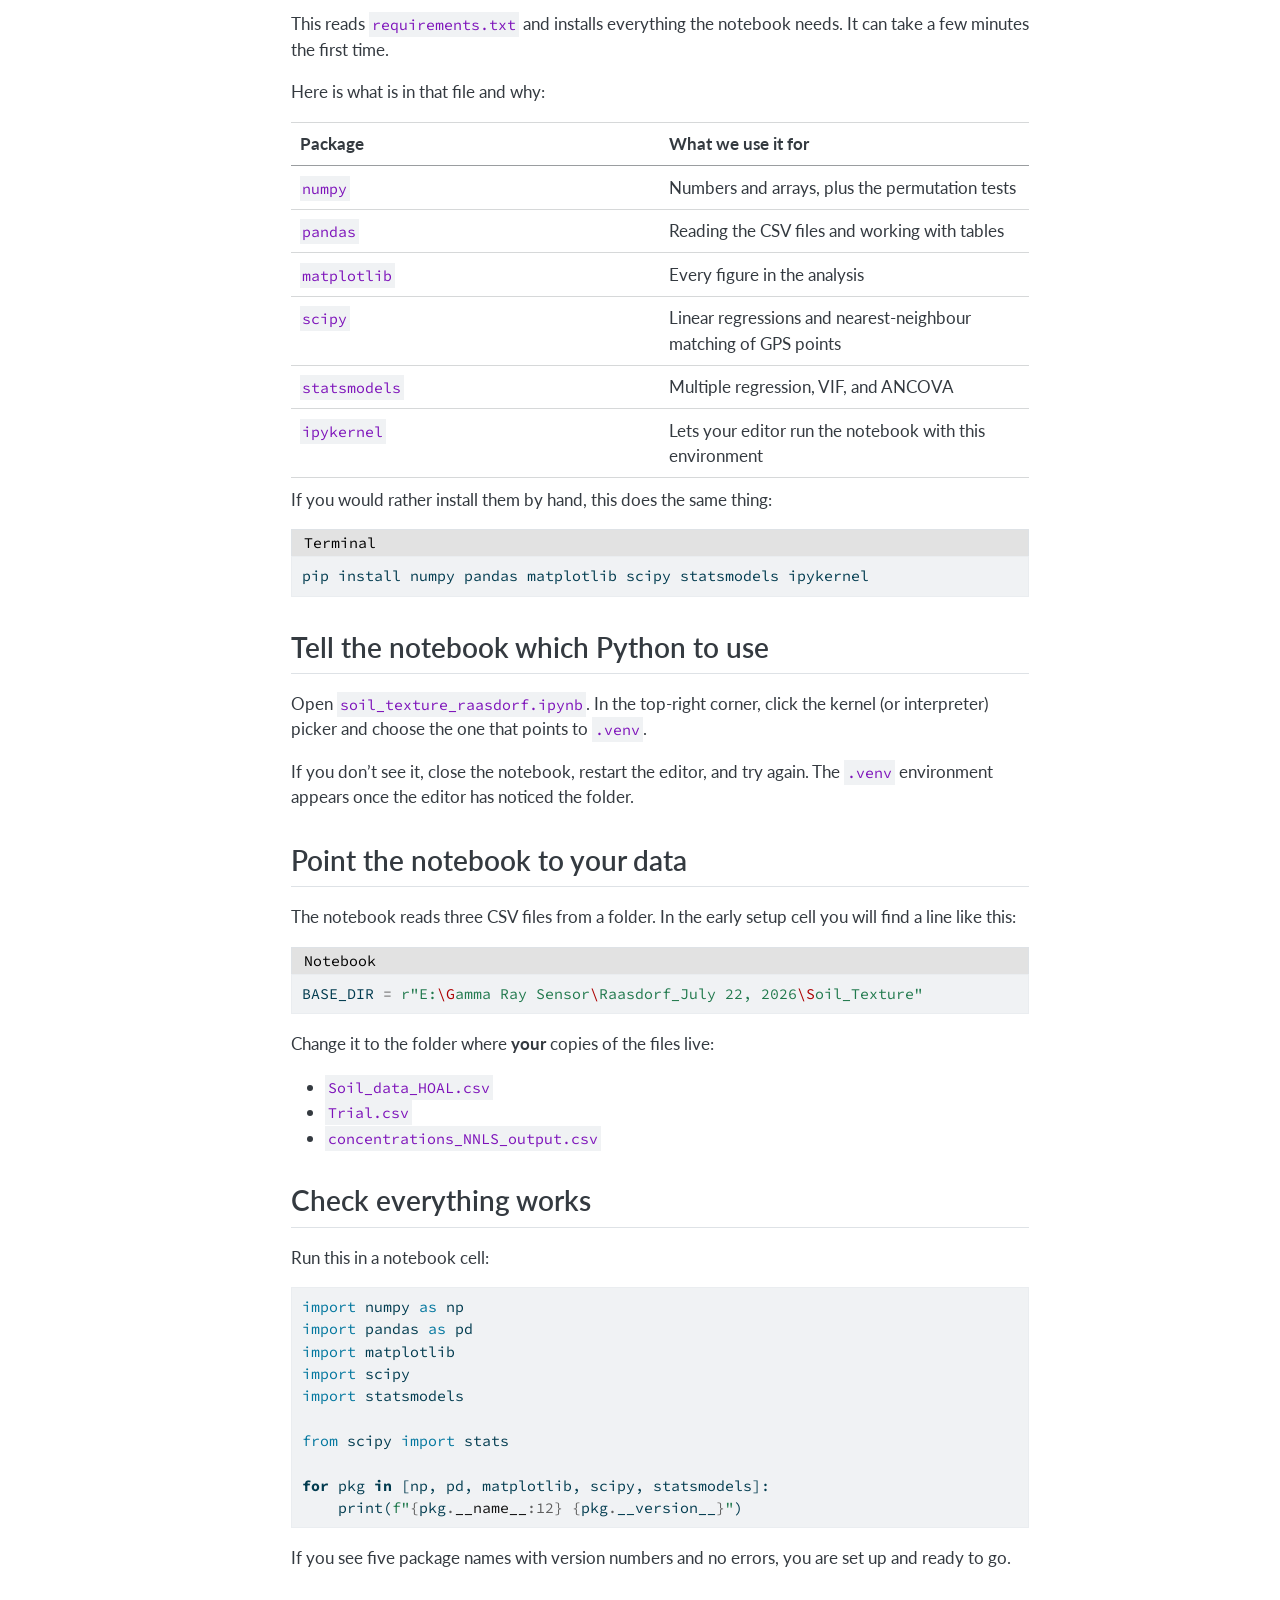
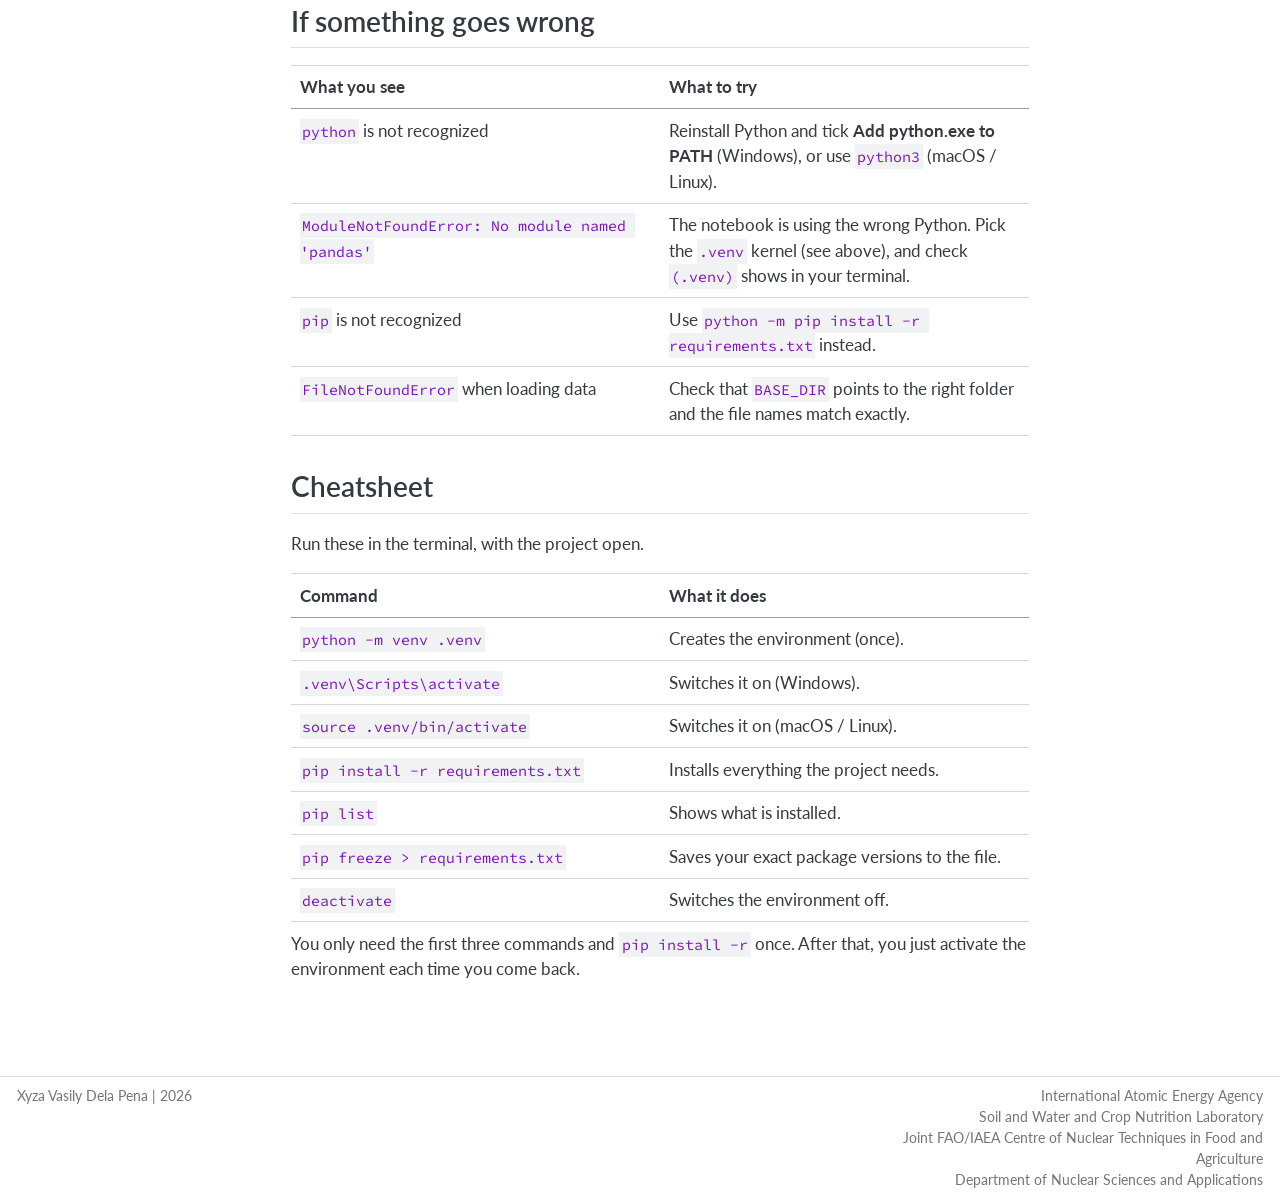
==== commit c513e4dd: "Built site for gh-pages" ====
--- a/0-introduction.html
+++ b/0-introduction.html
@@ -189,6 +189,12 @@
  <span class="menu-text">HOAL to Raasdorf 2024</span></a>
   </div>
 </li>
+          <li class="sidebar-item">
+  <div class="sidebar-item-container"> 
+  <a href="./3b-recalibrating-the-intercept.html" class="sidebar-item-text sidebar-link">
+ <span class="menu-text">Recalibrating the Intercept</span></a>
+  </div>
+</li>
       </ul>
   </li>
     </ul>
@@ -655,7 +661,7 @@
     }
       var localhostRegex = new RegExp(/^(?:http|https):\/\/localhost\:?[0-9]*\//);
       var mailtoRegex = new RegExp(/^mailto:/);
-        var filterRegex = new RegExp('/' + window.location.host + '/');
+        var filterRegex = new RegExp("https:\/\/xyza-vasily\.github\.io\/Soil-Characterization-via-Gamma-Ray-Sensor\/");
       var isInternal = (href) => {
           return filterRegex.test(href) || localhostRegex.test(href) || mailtoRegex.test(href);
       }
